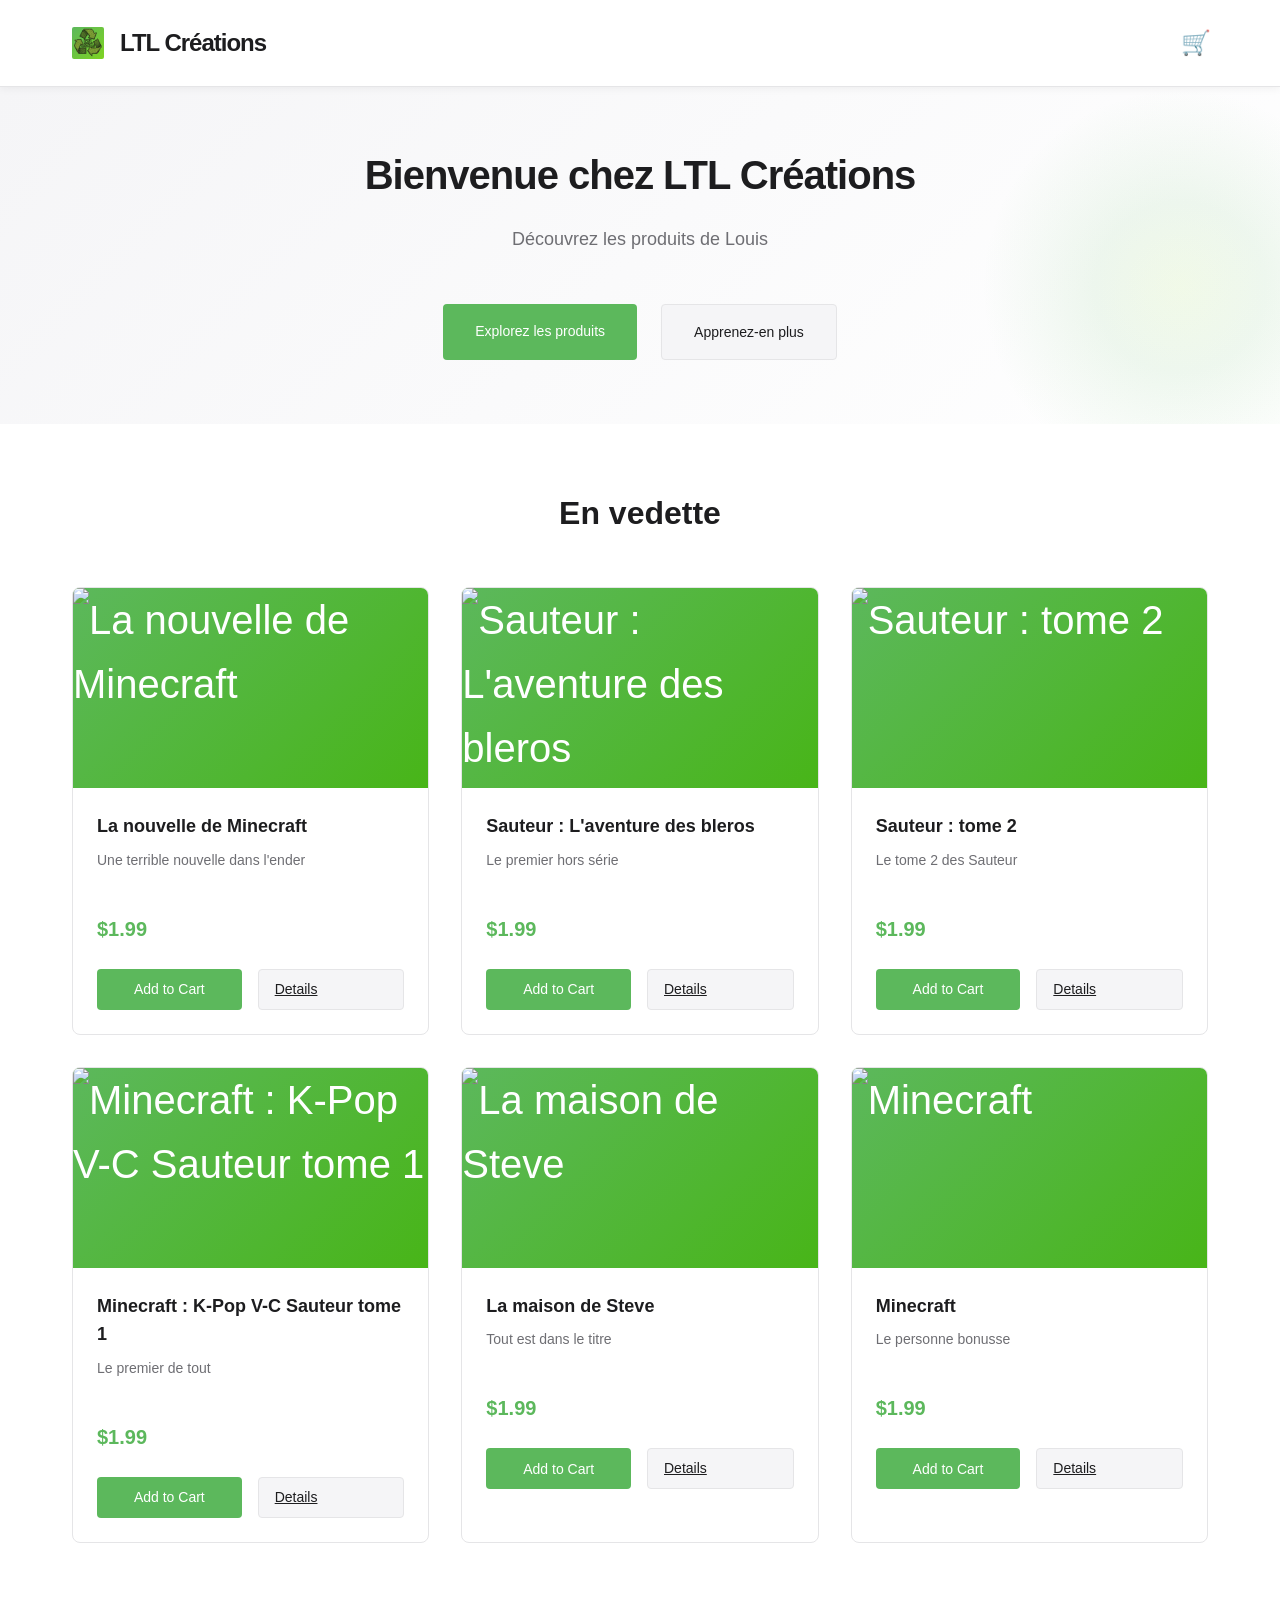
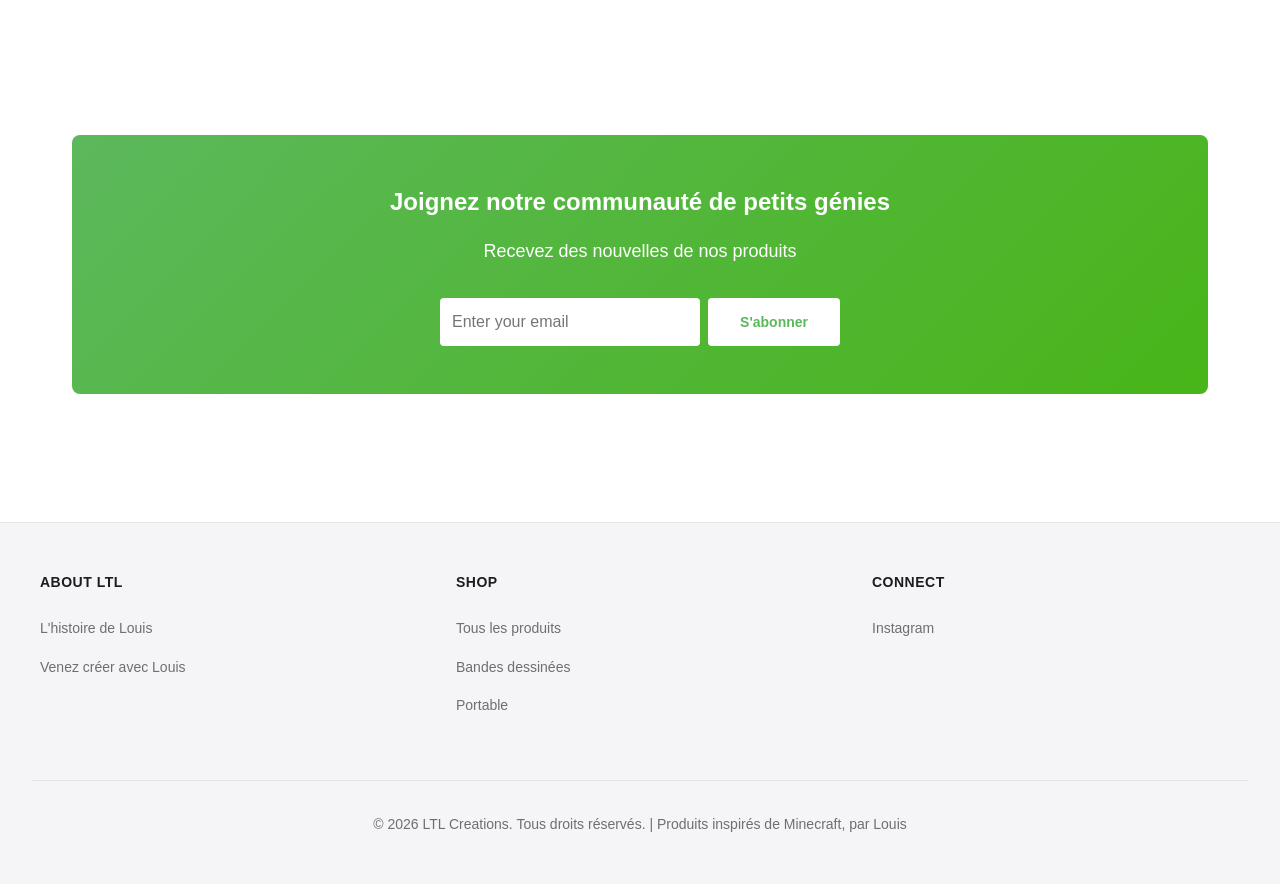
==== index.html @ b8d90053 "Add files via upload" ====
<!DOCTYPE html>
<html lang="en">
<head>
  <meta charset="UTF-8">
  <meta name="viewport" content="width=device-width, initial-scale=1.0">
  <title>LTL Creations - Des outils de génie pour les petits et les grands</title>
  <link rel="stylesheet" href="css/styles.css">
</head>
<body>
  <!-- Header & Navigation -->
  <header>
    <nav>
      <a href="index.html" class="logo">
        <div class="logo-icon">
          <img src="./assets/images/Designer.png" alt="LTL Créations Logo" style="height: 100% ; width: 100%">
        </div>
        <span>LTL Créations</span>
      </a>
      <div class="nav-icons">
        <a href="pages/cart.html" class="cart-icon" style="font-size: x-large;">
          🛒
          <span class="cart-count" id="cart-count" style="display: none;">0</span>
        </a>
      </div>
    </nav>
  </header>

  <!-- Hero Section -->
  <section class="hero">
    <div class="hero-background"></div>
    <div class="hero-content">
      <h1>Bienvenue chez LTL Créations</h1>
      <p class="hero-subtitle">
        Découvrez les produits de Louis
      </p>
      <div class="cta-buttons">
        <a href="pages/products.html" class="btn btn-primary">Explorez les produits</a>
        <a href="pages/about.html" class="btn btn-secondary">Apprenez-en plus</a>
      </div>
    </div>
  </section>

  <!-- Featured Products Section -->
  <section class="featured-section">
    <h2 class="section-title">En vedette</h2>
    <div class="featured-grid" id="featured-grid"></div>
  </section>

  <!-- Newsletter Section -->
  <section class="featured-section">
    <div style="text-align: center; padding: 3rem; background: linear-gradient(135deg, #5cb85c 0%, #48b518 100%); border-radius: 8px; color: white;">
      <h2 style="margin-bottom: 1rem; color: white;">Joignez notre communauté de petits génies</h2>
      <p style="margin-bottom: 2rem; font-size: 1.125rem;">Recevez des nouvelles de nos produits</p>
      <form style="display: flex; gap: 0.5rem; max-width: 400px; margin: 0 auto;" onsubmit="event.preventDefault(); alert('Merci de vous abonner !')">
        <input type="email" placeholder="Enter your email" required style="flex: 1; padding: 0.75rem; border: none; border-radius: 4px; font-size: 1rem;">
        <button type="submit" class="btn" style="background-color: white; color: #5cb85c; font-weight: 600;">S'abonner</button>
      </form>
    </div>
  </section>

  <!-- Footer -->
  <footer>
    <div class="footer-content">
      <div class="footer-section">
        <h3>About LTL</h3>
        <ul>
          <li><a href="pages/about.html">L'histoire de Louis</a></li>
          <li><a href="#careers">Venez créer avec Louis</a></li>
        </ul>
      </div>
      <div class="footer-section">
        <h3>Shop</h3>
        <ul>
          <li><a href="pages/products.html">Tous les produits</a></li>
          <li><a href="pages/products.html?filter=Bandes dessinées">Bandes dessinées</a></li>
          <li><a href="pages/products.html?filter=Portable">Portable</a></li>
        </ul>
      </div>
      <div class="footer-section">
        <h3>Connect</h3>
        <ul>
          <li><a href="#instagram">Instagram</a></li>
        </ul>
      </div>
    </div>
    <div class="footer-bottom">
      <p>&copy; 2026 LTL Creations. Tous droits réservés. | Produits inspirés de Minecraft, par Louis</p>
    </div>
  </footer>

  <script src="js/script.js"></script>
  <script>
    // Display featured products on homepage
    document.addEventListener('DOMContentLoaded', function() {
      displayProducts(PRODUCTS.slice(0, 6));
    });
  </script>
</body>
</html>
---- css/styles.css ----
/* ===================================
   LTL Creations - Global Styles
   Minecraft Palette + Apple Design
   =================================== */

:root {
  /* Minecraft Green Palette */
  --mc-grass: #5cb85c;
  --mc-grass-light: #7ed321;
  --mc-grass-dark: #2d5016;
  --mc-leaves: #48b518;
  --mc-stone: #727272;
  --mc-dirt: #8b6f47;
  --mc-oak: #8b5a2b;
  --mc-pixel-dark: #1a1a1a;
  
  /* Apple-Inspired Neutrals */
  --apple-white: #ffffff;
  --apple-light-gray: #f5f5f7;
  --apple-gray: #e5e5e7;
  --apple-dark-gray: #6e6e73;
  --apple-black: #1d1d1f;
  
  /* Spacing & Typography */
  --spacing-xs: 0.5rem;
  --spacing-sm: 1rem;
  --spacing-md: 1.5rem;
  --spacing-lg: 2rem;
  --spacing-xl: 3rem;
  --spacing-2xl: 4rem;
  
  /* Font Sizes */
  --text-xs: 0.75rem;
  --text-sm: 0.875rem;
  --text-base: 1rem;
  --text-lg: 1.125rem;
  --text-xl: 1.25rem;
  --text-2xl: 1.5rem;
  --text-3xl: 2rem;
  --text-4xl: 2.5rem;
  
  /* Border Radius (pixel-art inspired) */
  --radius-sm: 2px;
  --radius-md: 4px;
  --radius-lg: 8px;
}

/* ===================================
   Reset & Base Styles
   =================================== */

* {
  margin: 0;
  padding: 0;
  box-sizing: border-box;
}

html {
  scroll-behavior: smooth;
  font-size: 16px;
}

body {
  font-family: -apple-system, BlinkMacSystemFont, 'Segoe UI', Roboto, 'Helvetica Neue', Arial, sans-serif;
  background-color: var(--apple-white);
  color: var(--apple-black);
  line-height: 1.6;
  overflow-x: hidden;
}

/* ===================================
   Header & Navigation
   =================================== */

header {
  background-color: var(--apple-white);
  border-bottom: 1px solid var(--apple-gray);
  position: sticky;
  top: 0;
  z-index: 1000;
  box-shadow: 0 2px 8px rgba(0, 0, 0, 0.05);
}

nav {
  display: flex;
  justify-content: space-between;
  align-items: center;
  max-width: 1200px;
  margin: 0 auto;
  padding: var(--spacing-md) var(--spacing-lg);
}

.logo {
  font-size: var(--text-2xl);
  font-weight: 600;
  letter-spacing: -1px;
  display: flex;
  align-items: center;
  gap: var(--spacing-sm);
  color: var(--apple-black);
  text-decoration: none;
  transition: opacity 0.3s ease;
}

.logo:hover {
  opacity: 0.8;
}

.logo-icon {
  width: 32px;
  height: 32px;
  background: linear-gradient(135deg, var(--mc-grass) 0%, var(--mc-grass-light) 100%);
  display: flex;
  align-items: center;
  justify-content: center;
  border-radius: var(--radius-sm);
  font-size: var(--text-lg);
  font-weight: bold;
  color: var(--apple-white);
}

.nav-menu {
  display: flex;
  list-style: none;
  gap: var(--spacing-lg);
  align-items: center;
}

.nav-menu a {
  color: var(--apple-dark-gray);
  text-decoration: none;
  font-size: var(--text-sm);
  font-weight: 500;
  transition: color 0.2s ease;
  position: relative;
}

.nav-menu a:hover {
  color: var(--mc-grass);
}

.nav-menu a::after {
  content: '';
  position: absolute;
  bottom: -4px;
  left: 0;
  width: 0;
  height: 2px;
  background-color: var(--mc-grass);
  transition: width 0.2s ease;
}

.nav-menu a:hover::after {
  width: 100%;
}

.nav-icons {
  display: flex;
  gap: var(--spacing-md);
  align-items: center;
}

.cart-icon {
  position: relative;
  cursor: pointer;
  width: 24px;
  height: 24px;
  display: flex;
  align-items: center;
  justify-content: center;
  text-decoration: none;
  color: var(--apple-dark-gray);
  transition: color 0.2s ease;
}

.cart-icon:hover {
  color: var(--mc-grass);
}

.cart-count {
  position: absolute;
  top: -8px;
  right: -8px;
  background-color: var(--mc-grass);
  color: var(--apple-white);
  border-radius: 50%;
  width: 18px;
  height: 18px;
  display: flex;
  align-items: center;
  justify-content: center;
  font-size: var(--text-xs);
  font-weight: bold;
}

/* ===================================
   Hero Section
   =================================== */

.hero {
  background: linear-gradient(135deg, var(--apple-light-gray) 0%, var(--apple-white) 100%);
  padding: var(--spacing-2xl) var(--spacing-lg);
  text-align: center;
  position: relative;
  overflow: hidden;
}

.hero-background {
  position: absolute;
  top: 0;
  right: -100px;
  width: 400px;
  height: 400px;
  background: radial-gradient(circle, var(--mc-grass-light) 0%, var(--mc-grass) 30%, transparent 70%);
  border-radius: 50%;
  opacity: 0.1;
  animation: float 6s ease-in-out infinite;
  z-index: 0;
}

@keyframes float {
  0%, 100% { transform: translateY(0px); }
  50% { transform: translateY(-20px); }
}

.hero-content {
  max-width: 800px;
  margin: 0 auto;
  position: relative;
  z-index: 1;
}

.hero h1 {
  font-size: var(--text-4xl);
  font-weight: 700;
  margin-bottom: var(--spacing-md);
  letter-spacing: -1px;
  line-height: 1.2;
}

.hero-subtitle {
  font-size: var(--text-lg);
  color: var(--apple-dark-gray);
  margin-bottom: var(--spacing-xl);
  line-height: 1.8;
}

.cta-buttons {
  display: flex;
  gap: var(--spacing-md);
  justify-content: center;
  flex-wrap: wrap;
}

.btn {
  padding: var(--spacing-sm) var(--spacing-lg);
  border: none;
  border-radius: var(--radius-md);
  font-size: var(--text-sm);
  font-weight: 500;
  cursor: pointer;
  transition: all 0.3s ease;
  text-decoration: none;
  display: inline-block;
  text-align: center;
}

.btn-primary {
  background-color: var(--mc-grass);
  color: var(--apple-white);
}

.btn-primary:hover {
  background-color: var(--mc-grass-light);
  transform: translateY(-2px);
  box-shadow: 0 8px 16px rgba(92, 184, 92, 0.3);
}

.btn-secondary {
  background-color: var(--apple-light-gray);
  color: var(--apple-black);
  border: 1px solid var(--apple-gray);
}

.btn-secondary:hover {
  background-color: var(--apple-gray);
  transform: translateY(-2px);
}

/* ===================================
   Featured Section
   =================================== */

.featured-section {
  max-width: 1200px;
  margin: 0 auto;
  padding: var(--spacing-2xl) var(--spacing-lg);
}

.section-title {
  font-size: var(--text-3xl);
  font-weight: 600;
  margin-bottom: var(--spacing-xl);
  text-align: center;
}

.featured-grid {
  display: grid;
  grid-template-columns: repeat(auto-fit, minmax(280px, 1fr));
  gap: var(--spacing-lg);
  margin-bottom: var(--spacing-2xl);
}

/* ===================================
   Product Cards
   =================================== */

.product-card {
  background: var(--apple-white);
  border-radius: var(--radius-lg);
  overflow: hidden;
  transition: all 0.3s ease;
  border: 1px solid var(--apple-gray);
  cursor: pointer;
}

.product-card:hover {
  transform: translateY(-8px);
  box-shadow: 0 16px 32px rgba(0, 0, 0, 0.1);
}

.product-image {
  width: 100%;
  height: 200px;
  background: linear-gradient(135deg, var(--mc-grass) 0%, var(--mc-leaves) 100%);
  display: flex;
  align-items: center;
  justify-content: center;
  color: var(--apple-white);
  font-size: var(--text-4xl);
  overflow: hidden;
}

.product-image img {
  width: 100%;
  height: 100%;
  object-fit: cover;
}

.product-info {
  padding: var(--spacing-md);
}

.product-name {
  font-size: var(--text-lg);
  font-weight: 600;
  margin-bottom: var(--spacing-xs);
}

.product-description {
  font-size: var(--text-sm);
  color: var(--apple-dark-gray);
  margin-bottom: var(--spacing-md);
  min-height: 40px;
}

.product-price {
  font-size: var(--text-xl);
  font-weight: 700;
  color: var(--mc-grass);
  margin-bottom: var(--spacing-md);
}

.product-card-actions {
  display: flex;
  gap: var(--spacing-sm);
}

.btn-small {
  flex: 1;
  padding: var(--spacing-xs) var(--spacing-sm);
  font-size: var(--text-sm);
  border: none;
  border-radius: var(--radius-md);
  cursor: pointer;
  transition: all 0.2s ease;
}

.btn-add {
  background-color: var(--mc-grass);
  color: var(--apple-white);
}

.btn-add:hover {
  background-color: var(--mc-grass-light);
}

.btn-details {
  background-color: var(--apple-light-gray);
  color: var(--apple-black);
  border: 1px solid var(--apple-gray);
}

.btn-details:hover {
  background-color: var(--apple-gray);
}

/* ===================================
   Footer
   =================================== */

footer {
  background-color: var(--apple-light-gray);
  border-top: 1px solid var(--apple-gray);
  padding: var(--spacing-xl) var(--spacing-lg);
  margin-top: var(--spacing-2xl);
}

.footer-content {
  max-width: 1200px;
  margin: 0 auto;
  display: grid;
  grid-template-columns: repeat(auto-fit, minmax(200px, 1fr));
  gap: var(--spacing-xl);
}

.footer-section h3 {
  font-size: var(--text-sm);
  font-weight: 600;
  margin-bottom: var(--spacing-md);
  text-transform: uppercase;
  letter-spacing: 0.5px;
}

.footer-section ul {
  list-style: none;
}

.footer-section a {
  color: var(--apple-dark-gray);
  text-decoration: none;
  font-size: var(--text-sm);
  display: block;
  margin-bottom: var(--spacing-sm);
  transition: color 0.2s ease;
}

.footer-section a:hover {
  color: var(--mc-grass);
}

.footer-bottom {
  text-align: center;
  margin-top: var(--spacing-xl);
  padding-top: var(--spacing-lg);
  border-top: 1px solid var(--apple-gray);
  font-size: var(--text-sm);
  color: var(--apple-dark-gray);
}

/* ===================================
   Cart & Forms
   =================================== */

.cart-container, .form-container {
  max-width: 600px;
  margin: var(--spacing-2xl) auto;
  padding: var(--spacing-lg);
  background: var(--apple-white);
  border-radius: var(--radius-lg);
  border: 1px solid var(--apple-gray);
}

.form-group {
  margin-bottom: var(--spacing-md);
}

.form-group label {
  display: block;
  font-weight: 500;
  margin-bottom: var(--spacing-xs);
  font-size: var(--text-sm);
}

.form-group input,
.form-group textarea,
.form-group select {
  width: 100%;
  padding: var(--spacing-sm);
  border: 1px solid var(--apple-gray);
  border-radius: var(--radius-md);
  font-family: inherit;
  font-size: var(--text-sm);
  transition: border-color 0.2s ease;
}

.form-group input:focus,
.form-group textarea:focus,
.form-group select:focus {
  outline: none;
  border-color: var(--mc-grass);
  box-shadow: 0 0 0 3px rgba(92, 184, 92, 0.1);
}

.cart-item {
  display: flex;
  justify-content: space-between;
  align-items: center;
  padding: var(--spacing-md);
  border-bottom: 1px solid var(--apple-gray);
}

.cart-item-info h3 {
  margin-bottom: var(--spacing-xs);
}

.cart-item-price {
  font-weight: 600;
  color: var(--mc-grass);
}

.remove-btn {
  background: none;
  border: none;
  color: var(--apple-dark-gray);
  cursor: pointer;
  font-size: var(--text-lg);
  transition: color 0.2s ease;
}

.remove-btn:hover {
  color: #e74c3c;
}

.cart-summary {
  padding: var(--spacing-md);
  background: var(--apple-light-gray);
  border-radius: var(--radius-md);
  margin-top: var(--spacing-md);
}

.summary-row {
  display: flex;
  justify-content: space-between;
  margin-bottom: var(--spacing-sm);
  font-size: var(--text-sm);
}

.summary-total {
  font-size: var(--text-lg);
  font-weight: 700;
  border-top: 2px solid var(--apple-gray);
  padding-top: var(--spacing-md);
  margin-top: var(--spacing-md);
}

/* ===================================
   Responsive Design
   =================================== */

@media (max-width: 768px) {
  :root {
    --text-4xl: 2rem;
    --text-3xl: 1.5rem;
    --spacing-xl: 2rem;
    --spacing-2xl: 2.5rem;
  }
  
  nav {
    flex-wrap: wrap;
    padding: var(--spacing-md);
  }
  
  .nav-menu {
    order: 3;
    width: 100%;
    gap: var(--spacing-md);
    margin-top: var(--spacing-md);
  }
  
  .hero {
    padding: var(--spacing-xl) var(--spacing-md);
  }
  
  .cta-buttons {
    flex-direction: column;
    align-items: stretch;
  }
  
  .btn {
    width: 100%;
  }
  
  .featured-grid {
    grid-template-columns: 1fr;
  }
  
  .footer-content {
    grid-template-columns: 1fr;
  }
}

@media (max-width: 480px) {
  :root {
    --text-2xl: 1.25rem;
    --text-lg: 1rem;
    --spacing-lg: 1rem;
    --spacing-xl: 1.5rem;
  }
  
  .logo {
    font-size: var(--text-xl);
  }
  
  .nav-menu {
    gap: var(--spacing-sm);
  }
  
  .hero h1 {
    font-size: var(--text-2xl);
  }
  
  .section-title {
    font-size: var(--text-2xl);
  }
}
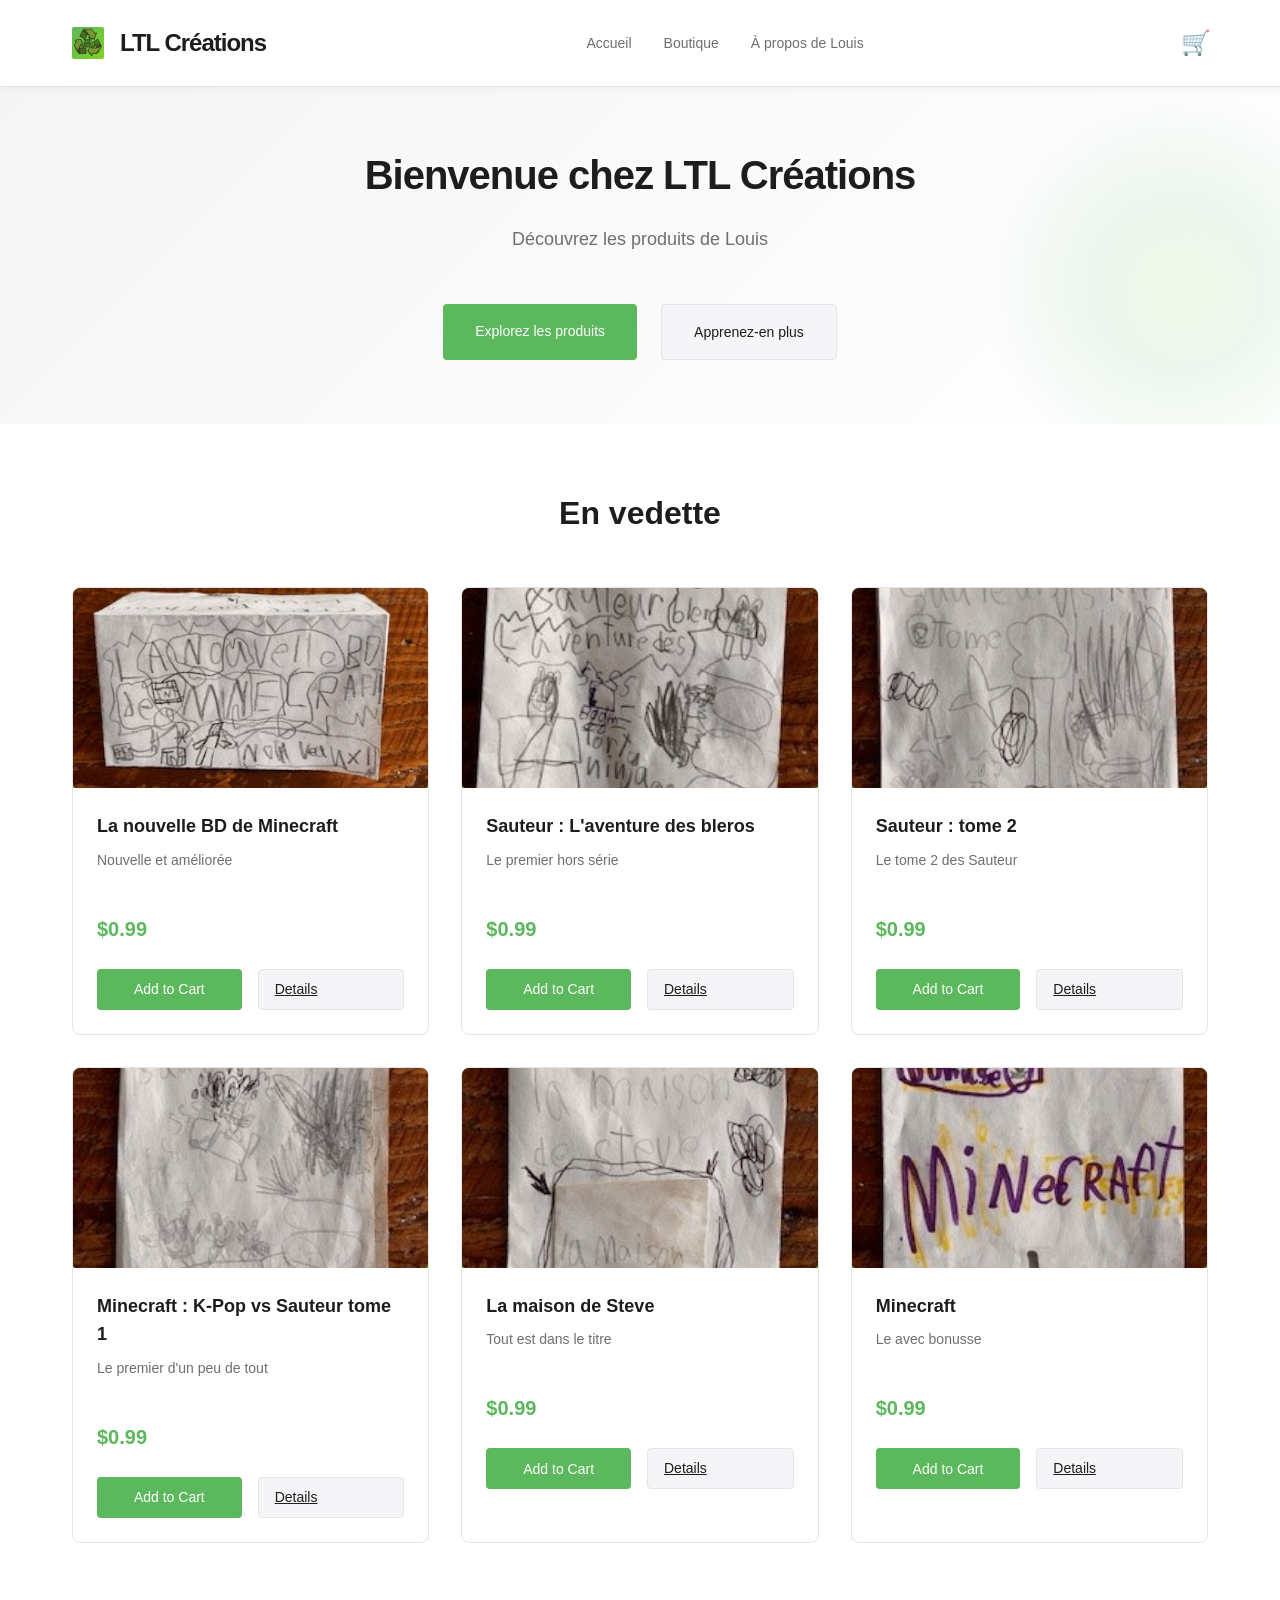
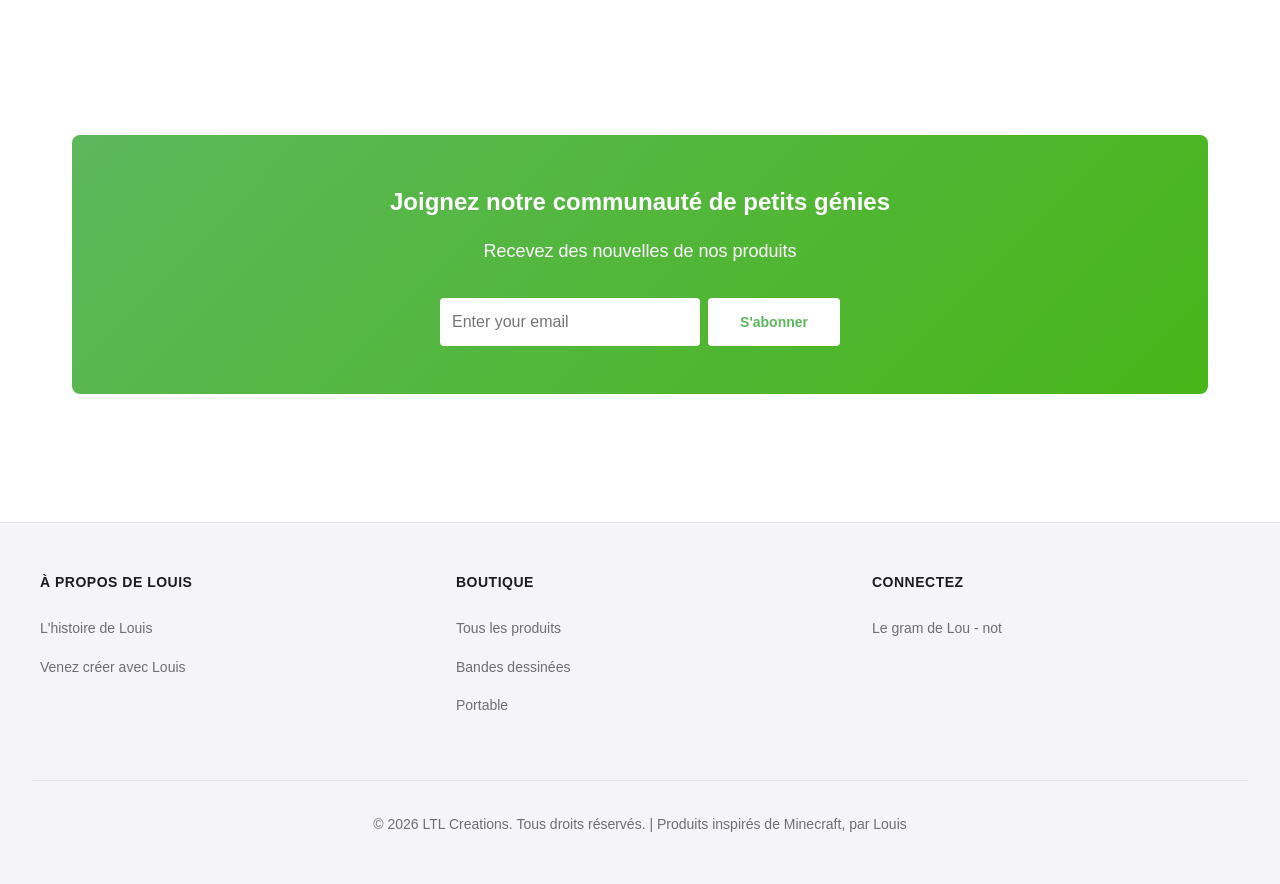
==== commit c0585516: "Add files via upload" ====
--- a/index.html
+++ b/index.html
@@ -3,7 +3,7 @@
 <head>
   <meta charset="UTF-8">
   <meta name="viewport" content="width=device-width, initial-scale=1.0">
-  <title>LTL Creations - Des outils de génie pour les petits et les grands</title>
+  <title>LTL Créations - Des outils de génie pour les petits et les grands</title>
   <link rel="stylesheet" href="css/styles.css">
 </head>
 <body>
@@ -16,6 +16,11 @@
         </div>
         <span>LTL Créations</span>
       </a>
+      <ul class="nav-menu">
+        <li><a href="../index.html">Accueil</a></li>
+        <li><a href="./pages/products.html">Boutique</a></li>
+        <li><a href="./pages/about.html">À propos de Louis</a></li>
+      </ul>
       <div class="nav-icons">
         <a href="pages/cart.html" class="cart-icon" style="font-size: x-large;">
           🛒
@@ -62,14 +67,14 @@
   <footer>
     <div class="footer-content">
       <div class="footer-section">
-        <h3>About LTL</h3>
+        <h3>À propos de Louis</h3>
         <ul>
           <li><a href="pages/about.html">L'histoire de Louis</a></li>
           <li><a href="#careers">Venez créer avec Louis</a></li>
         </ul>
       </div>
       <div class="footer-section">
-        <h3>Shop</h3>
+        <h3>Boutique</h3>
         <ul>
           <li><a href="pages/products.html">Tous les produits</a></li>
           <li><a href="pages/products.html?filter=Bandes dessinées">Bandes dessinées</a></li>
@@ -77,9 +82,9 @@
         </ul>
       </div>
       <div class="footer-section">
-        <h3>Connect</h3>
+        <h3>Connectez</h3>
         <ul>
-          <li><a href="#instagram">Instagram</a></li>
+          <li><a href="#instagram">Le gram de Lou - not</a></li>
         </ul>
       </div>
     </div>
